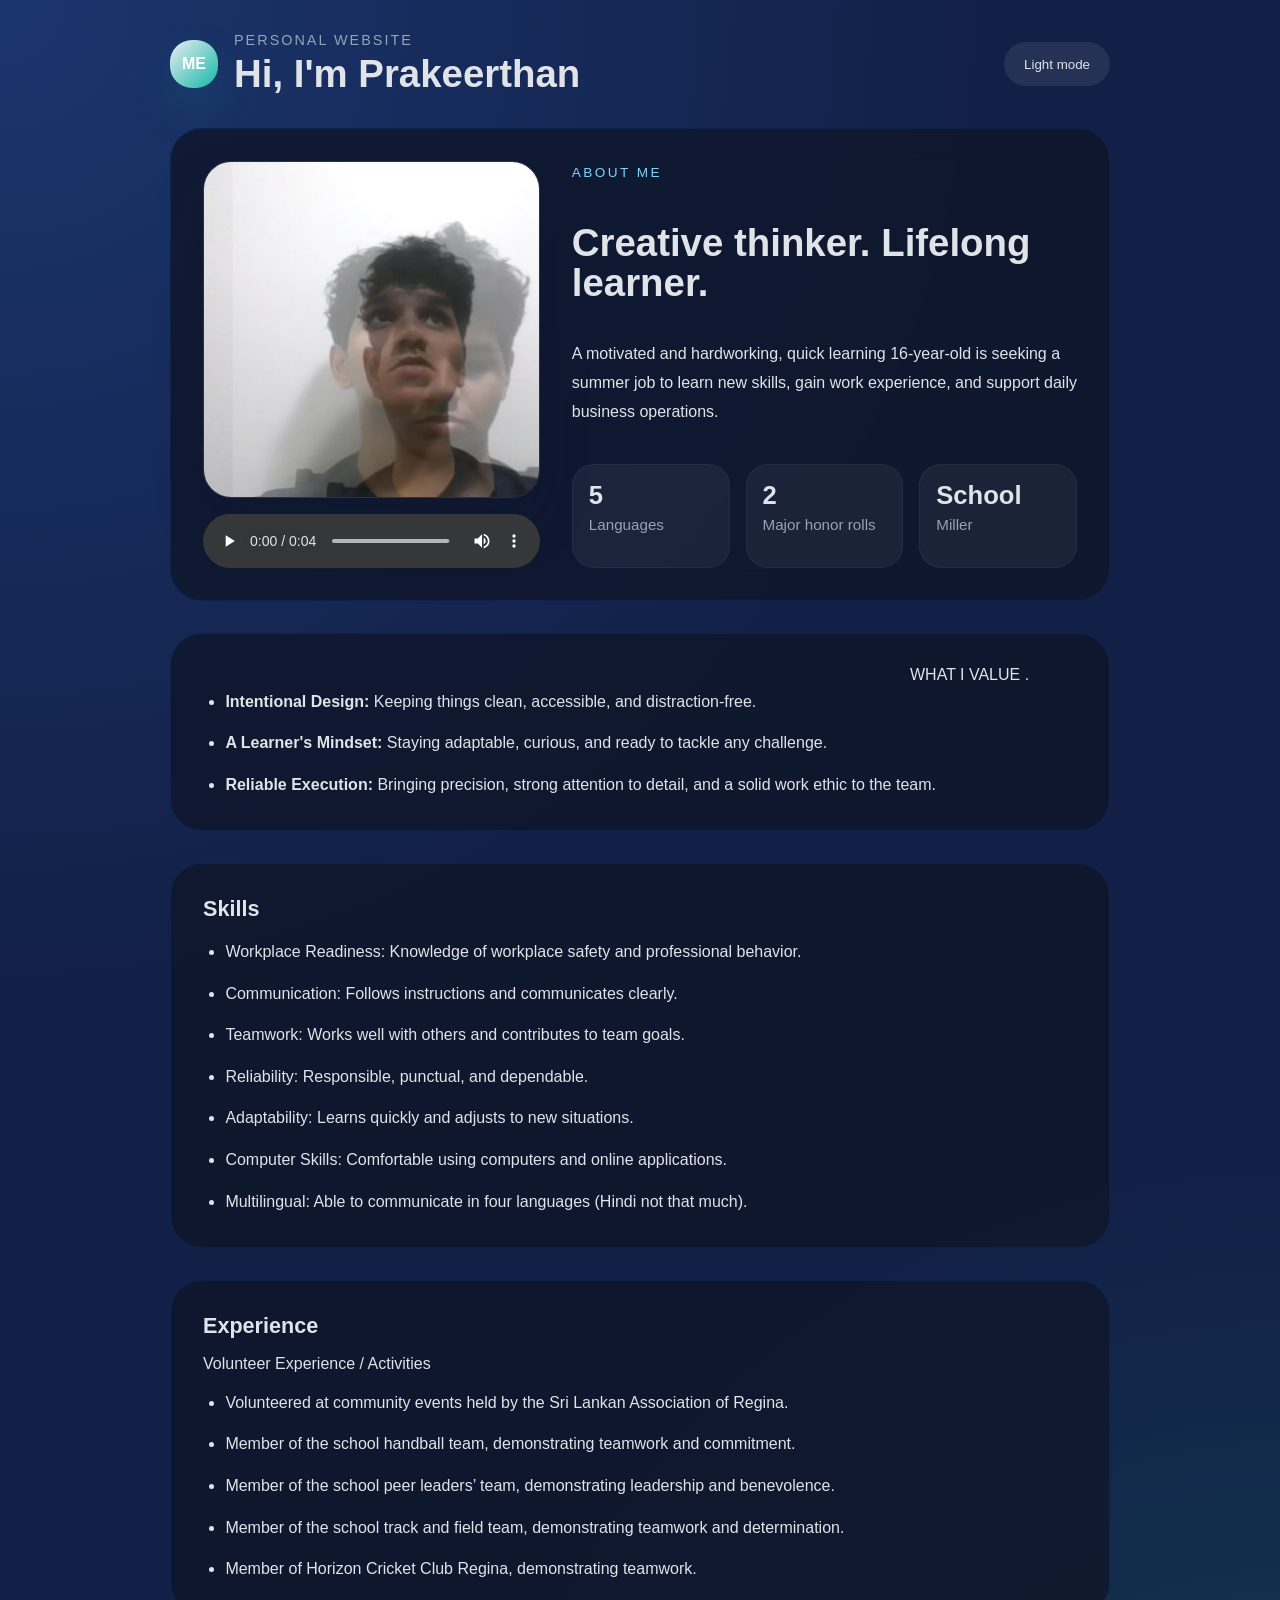
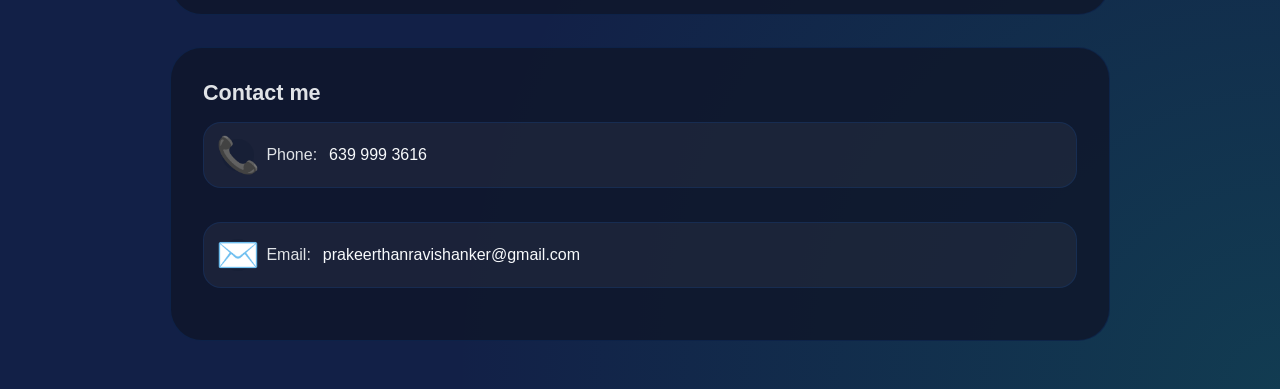
==== index.html @ 3a8d176a "Add files via upload" ====
<!DOCTYPE html>

<html lang="en">

  <head>

    <meta charset="UTF-8" />

    <meta name="viewport" content="width=device-width, initial-scale=1.0" />

    <title>About Me</title>

    <link rel="stylesheet" href="styles.css" />

  </head>

  <body>

    <div class="page-shell">

      <header class="site-header">

        <div class="brand">

          <span class="brand-mark">ME</span>

          <div>

            <p class="brand-caption">Personal Website</p>

            <h1>Hi, I'm Prakeerthan</h1>

          </div>

        </div>

        <button class="theme-toggle" type="button" aria-label="Toggle theme">Dark mode</button>

      </header>



      <main class="content">

        <section class="intro-card reveal">

          <div class="media-stack">

            <img class="profile-visual" src="image.png" alt="Prakeerthan portrait" />

            <audio class="profile-audio" controls preload="auto">

              <source src="anita-max-win.mp3" type="audio/mpeg" />

              Your browser does not support the audio element.

            </audio>

          </div>

          <div class="intro-text">

            <p class="eyebrow">About Me</p>

            <h2>Creative thinker. Lifelong learner.</h2>

            <p>

              A motivated and hardworking, quick learning 16-year-old is seeking a summer job to learn new skills, gain work experience, and support daily business operations.

            </p>

            <div class="stats-grid">

              <div>

                <strong>5</strong>

                <span>Languages</span>

              </div>

              <div>

                <strong>2</strong>

                <span>Major honor rolls</span>

              </div>

              <div>

                <strong>School</strong>

                <span>Miller</span>

              </div>

            </div>

          </div>

        </section>



        <section class="section-block reveal">

          <marquee> WHAT I VALUE
          .</marquee>

          <ul class="feature-list">

            <li><strong>Intentional Design:</strong> Keeping things clean, accessible, and distraction-free.</li>

            <li><strong>A Learner's Mindset:</strong> Staying adaptable, curious, and ready to tackle any challenge.</li>

            <li><strong>Reliable Execution:</strong> Bringing precision, strong attention to detail, and a solid work ethic to the team.</li>

          </ul>

        </section>



        <section class="section-block reveal">

          <h3>Skills</h3>

          <ul class="feature-list">

            <li>Workplace Readiness: Knowledge of workplace safety and professional behavior.</li>

            <li>Communication: Follows instructions and communicates clearly.</li>

            <li>Teamwork: Works well with others and contributes to team goals.</li>

            <li>Reliability: Responsible, punctual, and dependable.</li>

            <li>Adaptability: Learns quickly and adjusts to new situations.</li>

            <li>Computer Skills: Comfortable using computers and online applications.</li>

            <li>Multilingual: Able to communicate in four languages (Hindi not that much).</li>

          </ul>

        </section>



        <section class="section-block reveal">

          <h3>Experience</h3>

          <p>Volunteer Experience / Activities</p>

          <ul class="feature-list">

            <li>Volunteered at community events held by the Sri Lankan Association of Regina.</li>

            <li>Member of the school handball team, demonstrating teamwork and commitment.</li>

            <li>Member of the school peer leaders’ team, demonstrating leadership and benevolence.</li>

            <li>Member of the school track and field team, demonstrating teamwork and determination.</li>

            <li>Member of Horizon Cricket Club Regina, demonstrating teamwork.</li>

          </ul>

        </section>



        <section class="section-block contact-block reveal">

          <h3>Contact me</h3>

          <div class="contact-list">

            <p class="contact-item phone">

              <span>Phone:</span>

              <a href="tel:6399993616">639 999 3616</a>

            </p>

            <p class="contact-item email">

              <span>Email:</span>

              <a href="mailto:prakeerthanravishanker@gmail.com">prakeerthanravishanker@gmail.com</a>

            </p>

          </div>

        </section>

      </main>

    </div>



    <script src="script.js"></script>

  </body>

</html>
---- styles.css ----
:root {
  color-scheme: dark;
  font-family: "Segoe UI", Tahoma, Geneva, Verdana, sans-serif;
  font-size: 16px;
  color: var(--text);
  --page-bg: #122047;
  --surface: rgba(15, 23, 42, 0.82);
  --surface-border: rgba(7, 109, 253, 0.12);
  --text: #e0e3e7;
  --muted: #94a3b8;
  --accent: #eaedf3;
  --accent-soft: rgba(10, 19, 37, 0.15);
  --button-bg: rgba(255, 255, 255, 0.08);
  --button-text: #f8fafc;
  --shadow: rgba(15, 23, 42, 0.28);
}

[data-theme="light"] {
  color-scheme: light;
  --page-bg: #f8fafc;
  --surface: rgba(255, 255, 255, 0.94);
  --surface-border: rgba(243, 244, 245, 0.24);
  --text: #0f172a;
  --muted: #475569;
  --accent: #2563eb;
  --accent-soft: rgba(37, 99, 235, 0.12);
  --button-bg: rgba(15, 23, 42, 0.08);
  --button-text: #ffffff;
  --shadow: rgba(15, 23, 42, 0.12);
}

* {
  box-sizing: border-box;
}

body {
  margin: 0;
  min-height: 100vh;
  background: radial-gradient(circle at top left, rgba(59, 130, 246, 0.22), transparent 42%),
    radial-gradient(circle at bottom right, rgba(16, 185, 129, 0.18), transparent 35%),
    var(--page-bg);
  color: var(--text);
}

.page-shell {
  max-width: 980px;
  margin: 0 auto;
  padding: 2rem 1.25rem 3rem;
}

.site-header {
  display: flex;
  justify-content: space-between;
  align-items: center;
  gap: 1rem;
  margin-bottom: 2rem;
}

.brand {
  display: flex;
  align-items: center;
  gap: 1rem;
}

.brand-mark {
  width: 3rem;
  height: 3rem;
  display: grid;
  place-items: center;
  font-weight: 700;
  border-radius: 22px;
  background: linear-gradient(135deg, var(--accent), #14b8a6);
  color: #ffffff;
  box-shadow: 0 20px 45px rgba(20, 184, 166, 0.15);
}

.brand-caption {
  margin: 0 0 0.25rem;
  font-size: 0.9rem;
  letter-spacing: 0.14em;
  text-transform: uppercase;
  color: var(--muted);
}

.site-header h1 {
  margin: 0;
  font-size: clamp(1.7rem, 3vw, 2.4rem);
}

.theme-toggle {
  border: none;
  border-radius: 999px;
  background: var(--button-bg);
  color: var(--text);
  padding: 0.9rem 1.25rem;
  cursor: pointer;
  transition: transform 0.2s ease, background-color 0.2s ease;
}

.theme-toggle:hover,
.theme-toggle:focus-visible {
  transform: translateY(-1px);
  background: rgba(255, 255, 255, 0.14);
}

.content {
  display: grid;
  gap: 2rem;
}

.intro-card {
  display: grid;
  grid-template-columns: 1.2fr 1.8fr;
  gap: 2rem;
  background: var(--surface);
  border: 1px solid var(--surface-border);
  border-radius: 32px;
  padding: 2rem;
  backdrop-filter: blur(16px);
  transition: transform 0.3s ease, box-shadow 0.3s ease, border-color 0.3s ease;
}

.intro-card:hover {
  transform: scale(1.03);
  box-shadow: 0 32px 64px rgba(14, 165, 233, 0.15);
  border-color: rgba(14, 165, 233, 0.3);
}

.media-stack {
  display: grid;
  gap: 1rem;
}

.profile-visual {
  width: 100%;
  min-height: 260px;
  object-fit: cover;
  border-radius: 28px;
  border: 1px solid rgba(148, 163, 184, 0.18);
  box-shadow: 0 24px 48px var(--shadow);
}

.profile-audio {
  width: 100%;
  border-radius: 16px;
}

.intro-text {
  display: grid;
  gap: 1.25rem;
}

.intro-text .eyebrow {
  margin: 0;
  letter-spacing: 0.18em;
  text-transform: uppercase;
  color: #7dd3fc;
  font-size: 0.85rem;
}

.intro-text h2 {
  margin: 0;
  font-size: clamp(2rem, 3vw, 2.8rem);
  line-height: 1.05;
}

.intro-text p {
  margin: 0;
  line-height: 1.8;
  color: var(--text);
}

.stats-grid {
  display: grid;
  grid-template-columns: repeat(3, minmax(0, 1fr));
  gap: 1rem;
}

.stats-grid div {
  padding: 1rem;
  border-radius: 22px;
  background: rgba(255, 255, 255, 0.05);
  border: 1px solid rgba(148, 163, 184, 0.08);
}

.stats-grid strong {
  display: block;
  font-size: 1.6rem;
  margin-bottom: 0.35rem;
  color: var(--text);
}

.stats-grid span {
  color: var(--muted);
  font-size: 0.95rem;
}

.section-block {
  background: var(--surface);
  border: 1px solid var(--surface-border);
  border-radius: 32px;
  padding: 2rem;
  transition: transform 0.3s ease, box-shadow 0.3s ease, border-color 0.3s ease;
}

.section-block:hover {
  transform: scale(1.03);
  box-shadow: 0 32px 64px rgba(14, 165, 233, 0.15);
  border-color: rgba(14, 165, 233, 0.3);
}

.section-block h3 {
  margin-top: 0;
  margin-bottom: 1rem;
  font-size: 1.35rem;
}

.feature-list {
  margin: 0;
  padding-left: 1.4rem;
  color: var(--text);
  display: grid;
  gap: 0.9rem;
}

.feature-list li {
  line-height: 1.7;
}

.contact-block p {
  margin: 0 0 1.25rem;
  color: var(--text);
}

.contact-list {
  display: grid;
  gap: 0.85rem;
}

.contact-item {
  display: flex;
  align-items: center;
  gap: 0.75rem;
  padding: 1rem 1.15rem;
  border-radius: 18px;
  background: rgba(255, 255, 255, 0.05);
  border: 1px solid var(--surface-border);
  color: var(--text);
}

.contact-item::before {
  content: "";
  display: inline-flex;
  align-items: center;
  justify-content: center;
  width: 2rem;
  height: 2rem;
  border-radius: 50%;
  background: var(--accent-soft);
  color: #7dd3fc;
  font-size: 2.2rem;
}

.contact-item.phone::before {
  content: "📞";
}

.contact-item.email::before {
  content: "✉️";
}

.contact-item a {
  color: #f8fafc;
  text-decoration: none;
}

.contact-item a:hover {
  text-decoration: underline;
}

.cta-button {
  display: inline-flex;
  align-items: center;
  justify-content: center;
  width: fit-content;
  padding: 0.95rem 1.4rem;
  border-radius: 999px;
  background: linear-gradient(135deg, var(--accent), #14b8a6);
  color: #ffffff;
  text-decoration: none;
  font-weight: 600;
  transition: transform 0.2s ease, box-shadow 0.2s ease;
}

.cta-button:hover {
  transform: translateY(-2px);
  box-shadow: 0 16px 35px rgba(20, 184, 166, 0.22);
}

@media (max-width: 780px) {
  .intro-card {
    grid-template-columns: 1fr;
  }
}

@media (max-width: 560px) {
  .site-header {
    flex-direction: column;
    align-items: flex-start;
  }

  .theme-toggle {
    width: 100%;
  }

  .stats-grid {
    grid-template-columns: 1fr;
  }
}
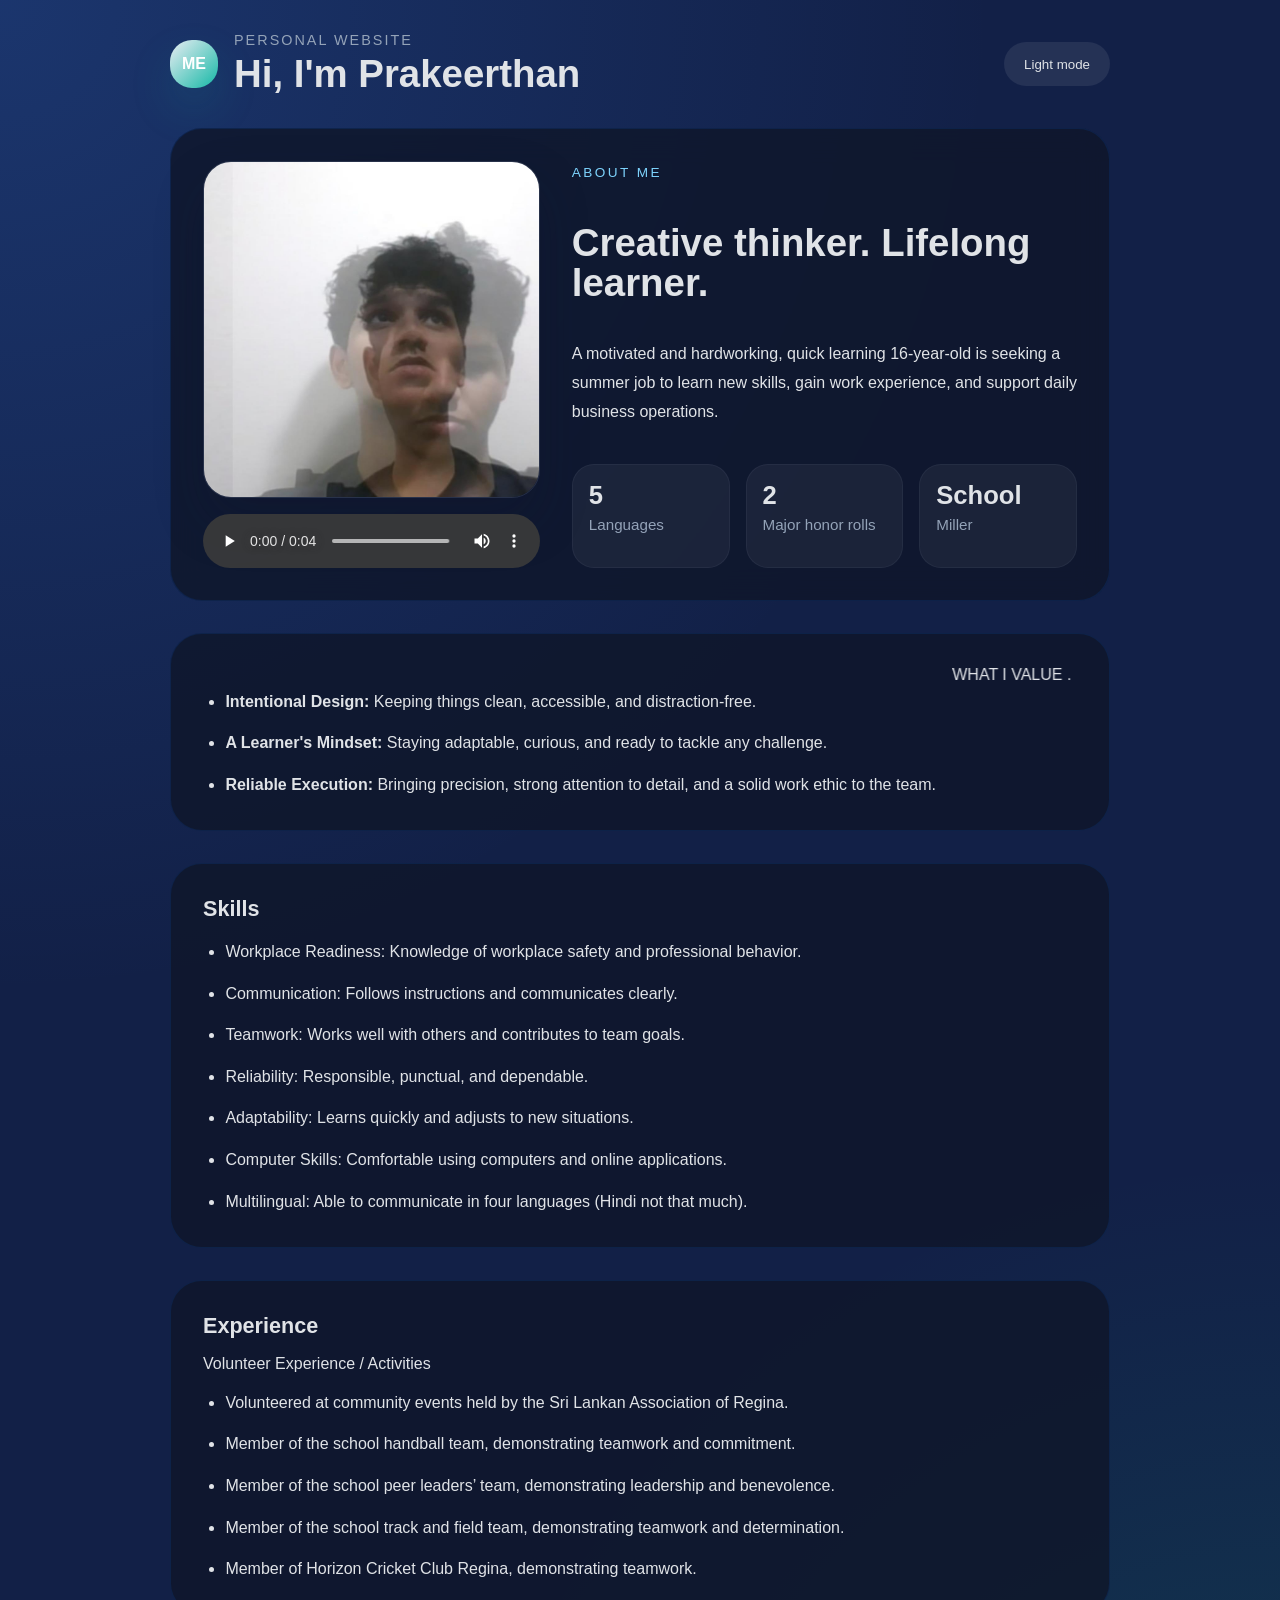
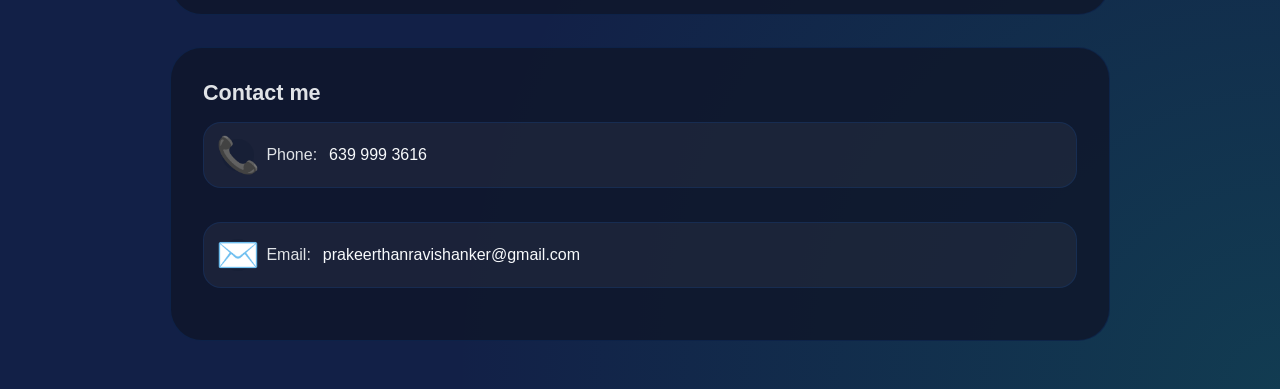
==== commit c6bb1689: "save 2" ====
--- a/index.html
+++ b/index.html
@@ -28,7 +28,7 @@
 
             <p class="brand-caption">Personal Website</p>
 
-            <h1>Hi, I'm Prakeerthan</h1>
+            <h1>Hi, I'm <a class="brand-link" href="prakeerthan.html">Prakeerthan</a></h1>
 
           </div>
 
--- a/styles.css
+++ b/styles.css
@@ -87,6 +87,17 @@
   font-size: clamp(1.7rem, 3vw, 2.4rem);
 }
 
+.brand-link {
+  color: inherit;
+  text-decoration: none;
+}
+
+.brand-link:hover,
+.brand-link:focus-visible {
+  color: var(--accent);
+  text-decoration: underline;
+}
+
 .theme-toggle {
   border: none;
   border-radius: 999px;
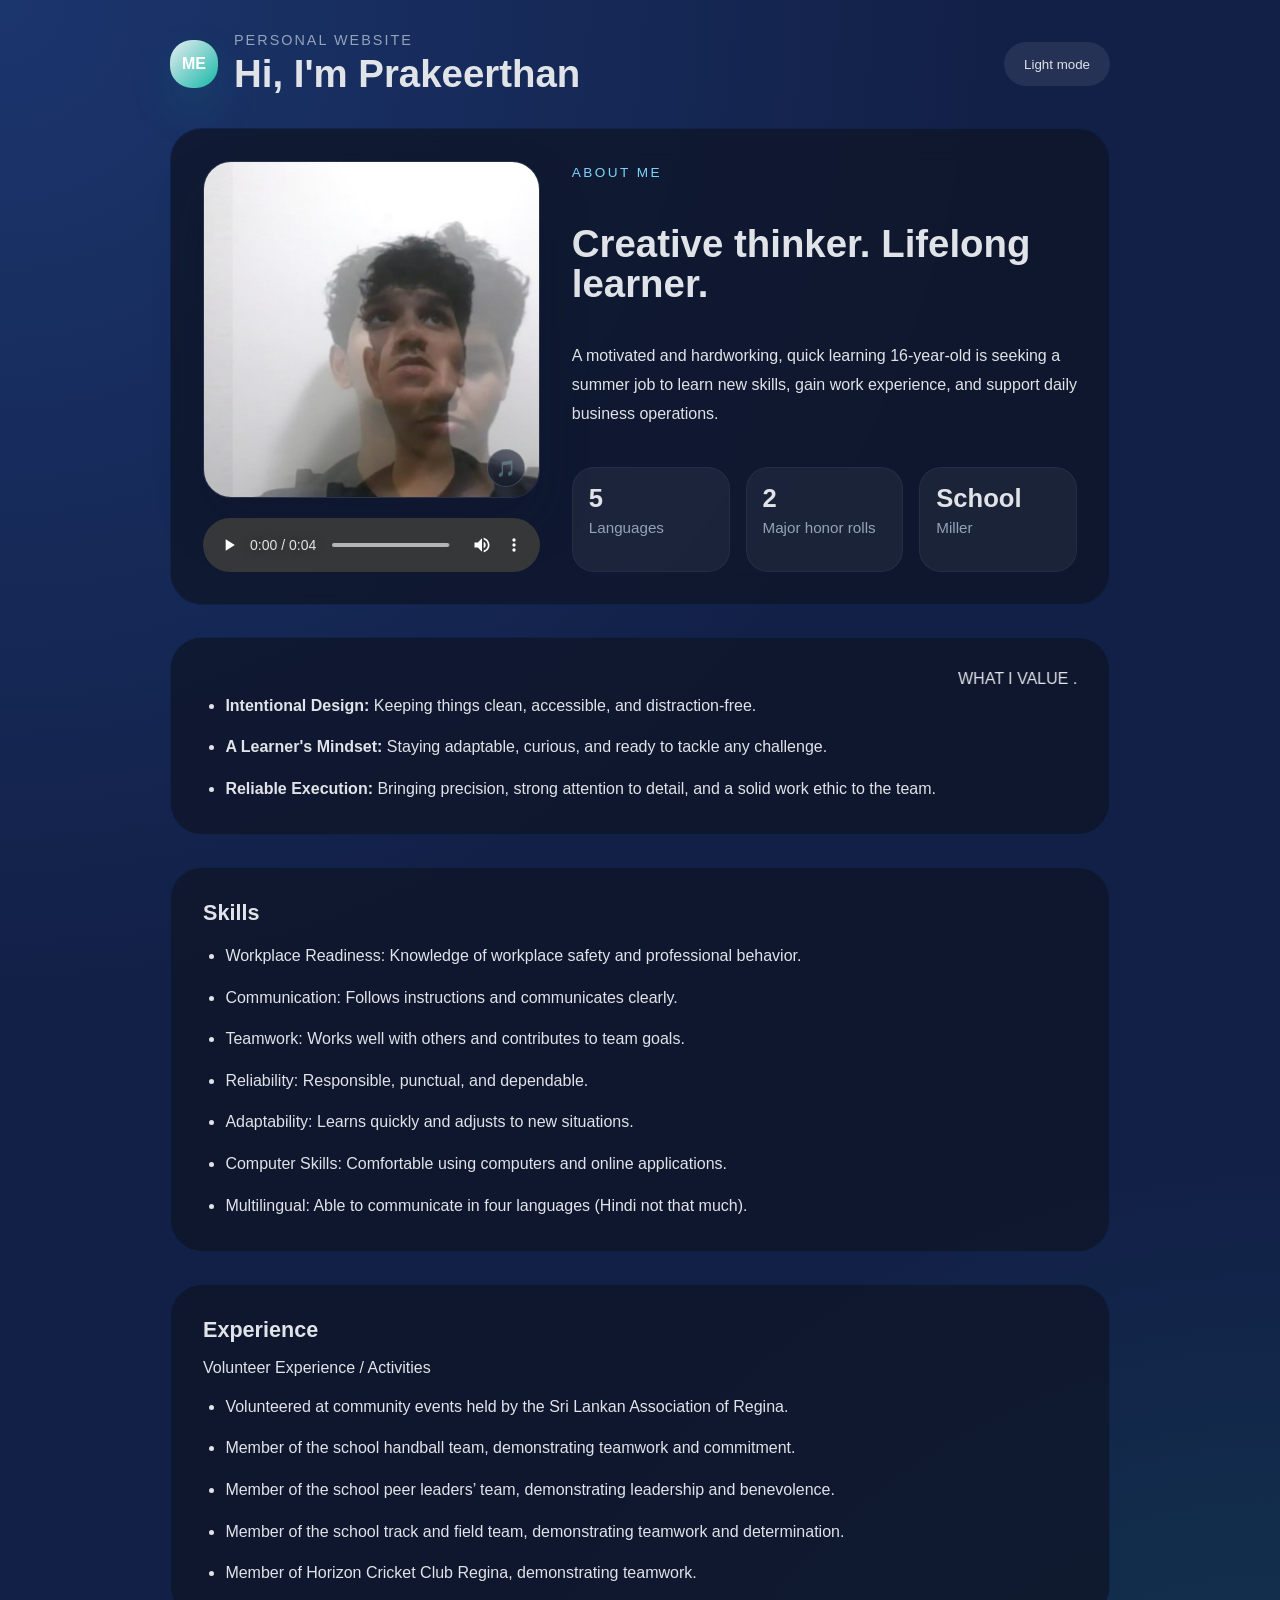
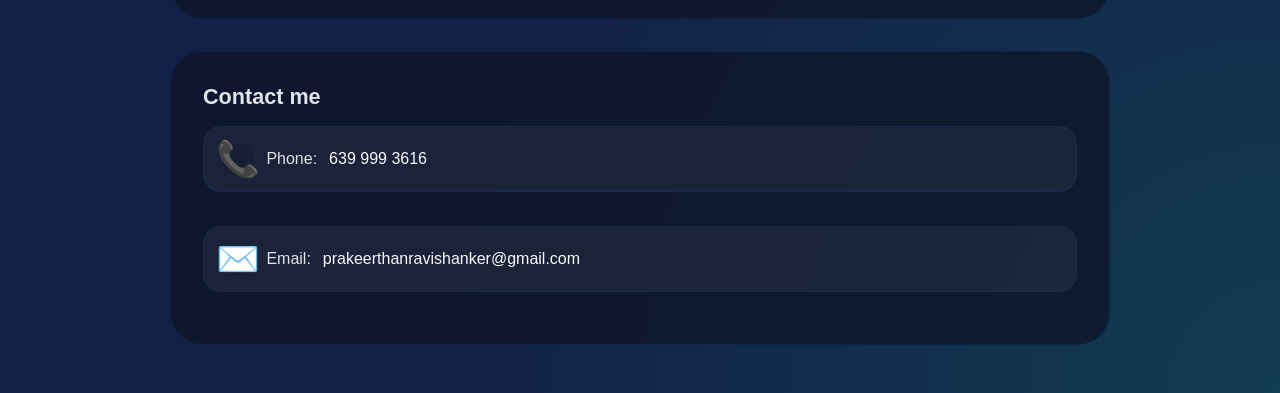
==== commit 5584b5e5: "new change" ====
--- a/index.html
+++ b/index.html
@@ -46,7 +46,10 @@
 
           <div class="media-stack">
 
-            <img class="profile-visual" src="image.png" alt="Prakeerthan portrait" />
+            <div class="image-link-wrap">
+              <img class="profile-visual" src="image.png" alt="Prakeerthan portrait" />
+              <a class="image-link-button" href="https://open.spotify.com/playlist/0iU77i18kA85f4qvb76Vtz" target="_blank" rel="noopener noreferrer" aria-label="Open Spotify playlist">🎵</a>
+            </div>
 
             <audio class="profile-audio" controls preload="auto">
 
--- a/styles.css
+++ b/styles.css
@@ -142,6 +142,10 @@
   gap: 1rem;
 }
 
+.image-link-wrap {
+  position: relative;
+}
+
 .profile-visual {
   width: 100%;
   min-height: 260px;
@@ -149,6 +153,31 @@
   border-radius: 28px;
   border: 1px solid rgba(148, 163, 184, 0.18);
   box-shadow: 0 24px 48px var(--shadow);
+}
+
+.image-link-button {
+  position: absolute;
+  right: 0.9rem;
+  bottom: 0.9rem;
+  display: inline-flex;
+  align-items: center;
+  justify-content: center;
+  width: 2.4rem;
+  height: 2.4rem;
+  border-radius: 999px;
+  background: rgba(15, 23, 42, 0.72);
+  color: #ffffff;
+  text-decoration: none;
+  border: 1px solid rgba(255, 255, 255, 0.2);
+  backdrop-filter: blur(8px);
+  opacity: 0.8;
+  transition: opacity 0.2s ease, transform 0.2s ease;
+}
+
+.image-link-button:hover,
+.image-link-button:focus-visible {
+  opacity: 1;
+  transform: translateY(-1px);
 }
 
 .profile-audio {
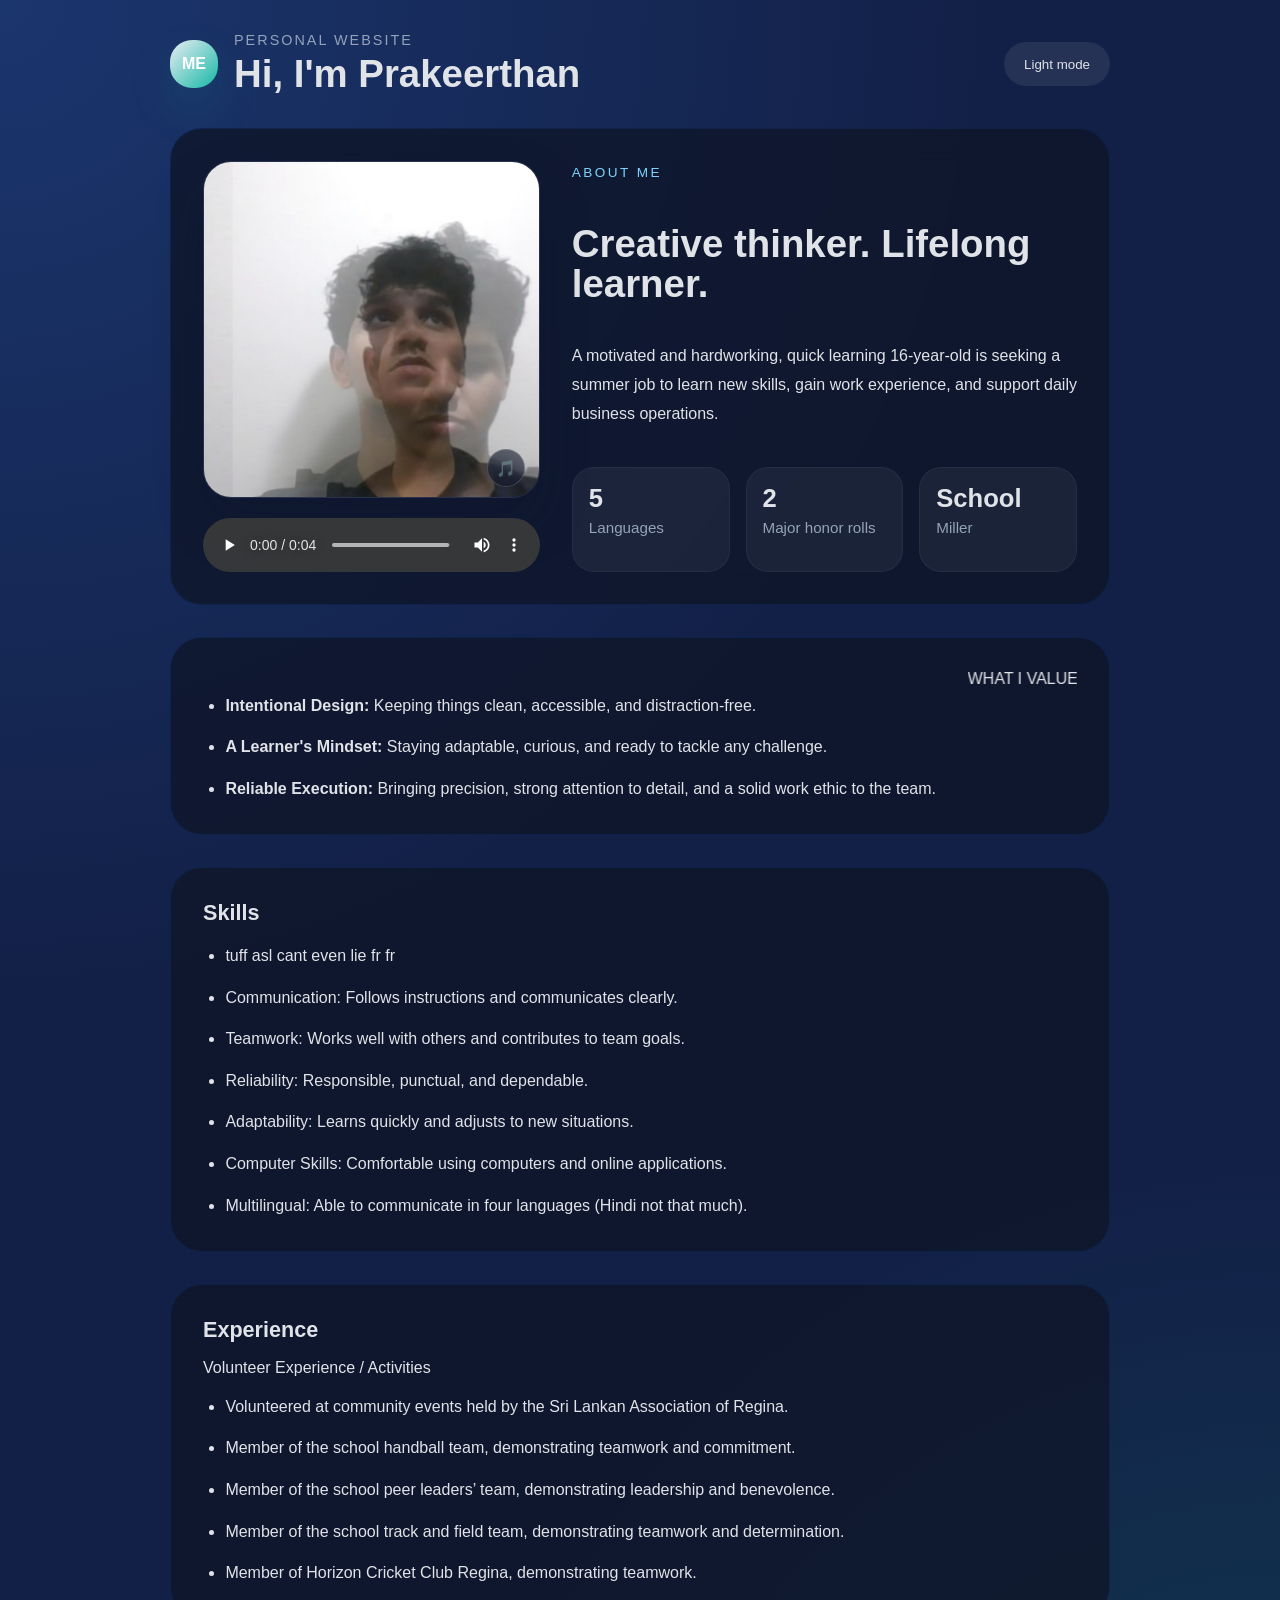
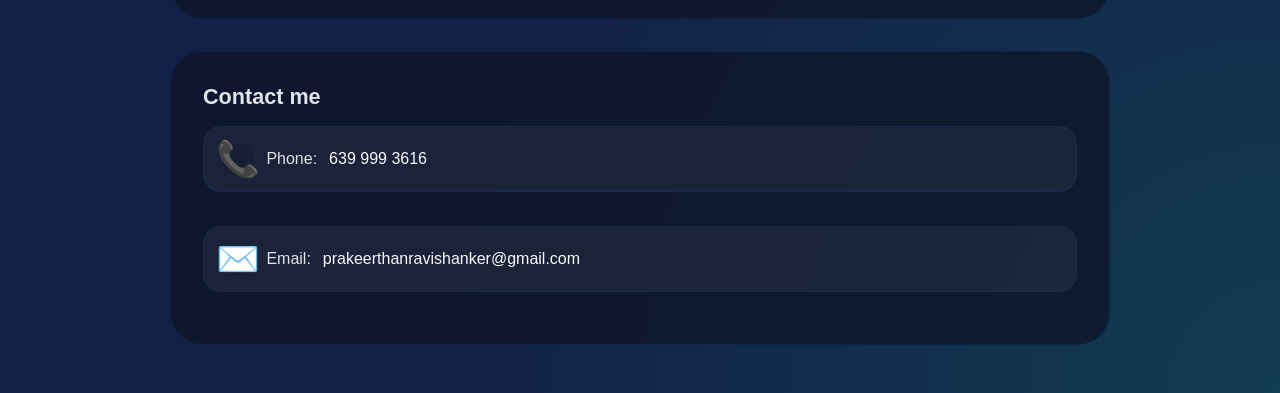
==== commit 7c4c3357: "new picture frfr" ====
--- a/index.html
+++ b/index.html
@@ -132,8 +132,7 @@
 
           <ul class="feature-list">
 
-            <li>Workplace Readiness: Knowledge of workplace safety and professional behavior.</li>
-
+            <li>tuff asl cant even lie fr fr
             <li>Communication: Follows instructions and communicates clearly.</li>
 
             <li>Teamwork: Works well with others and contributes to team goals.</li>
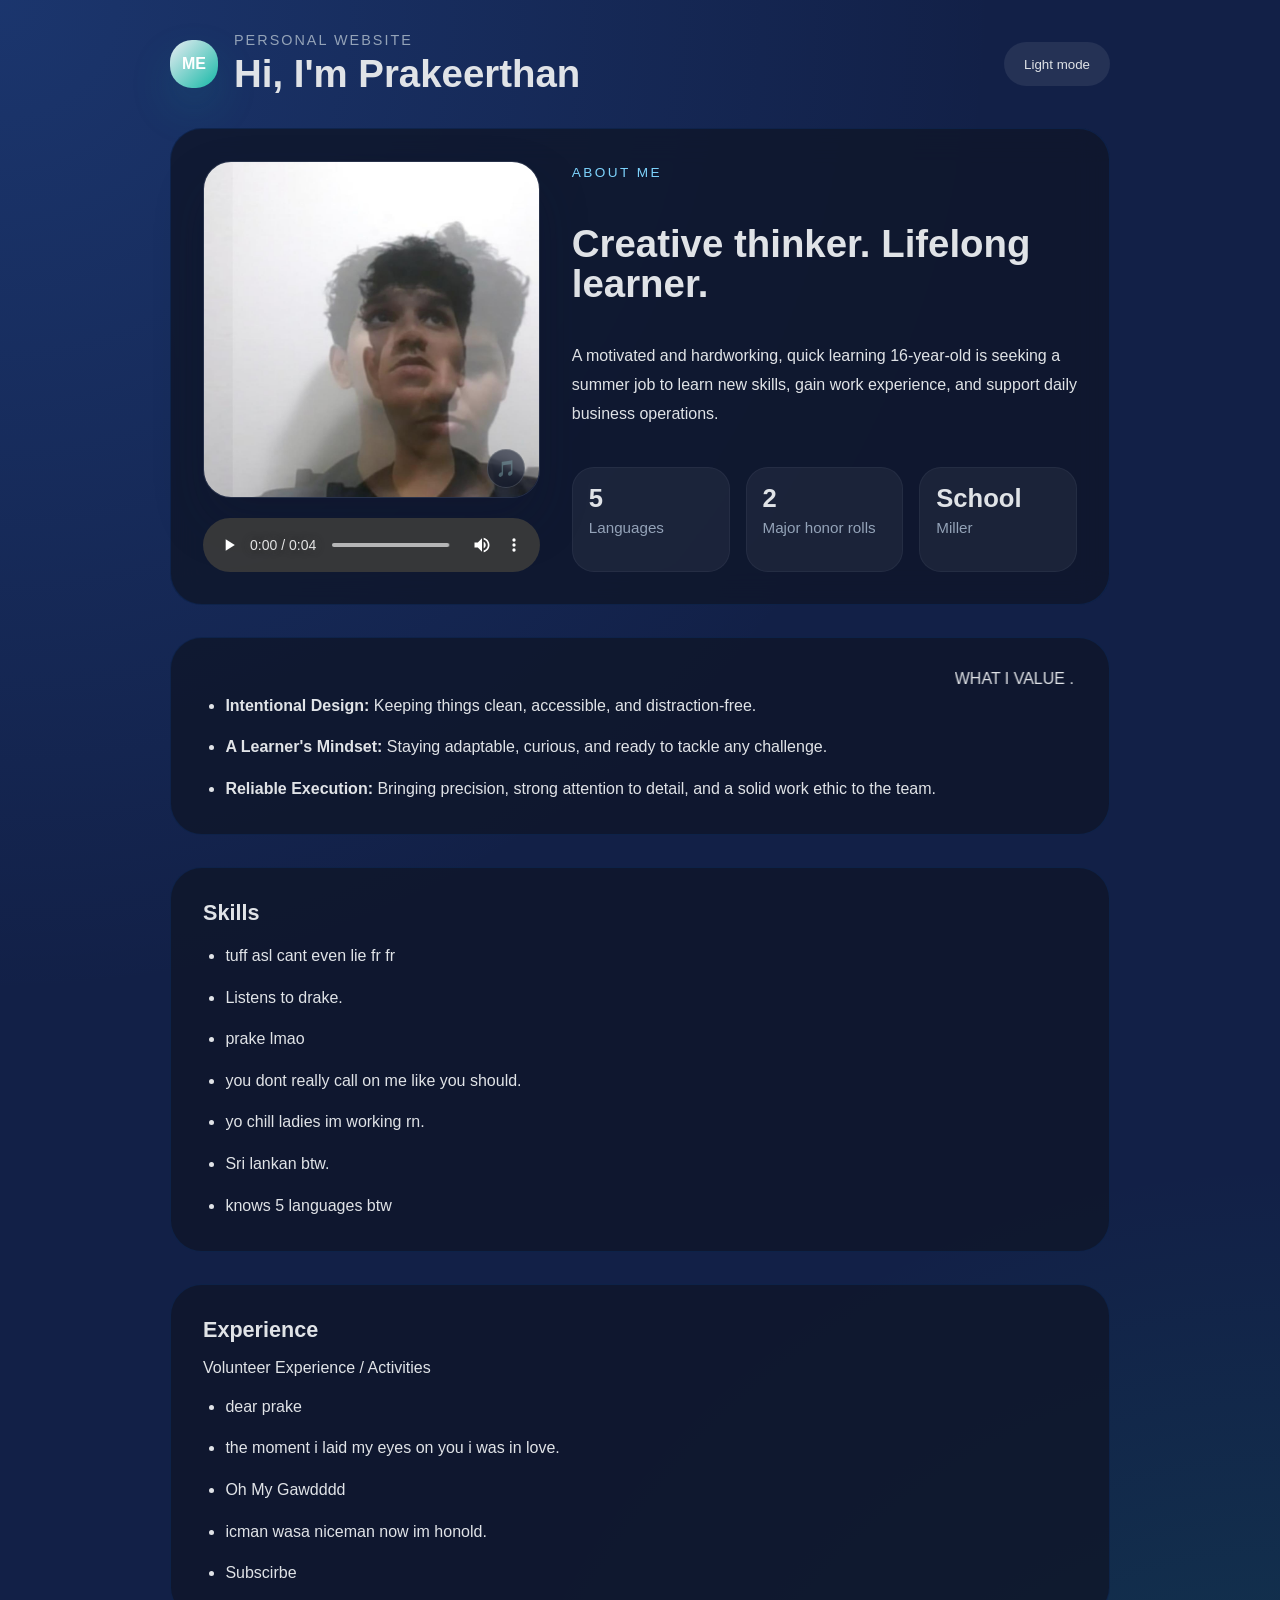
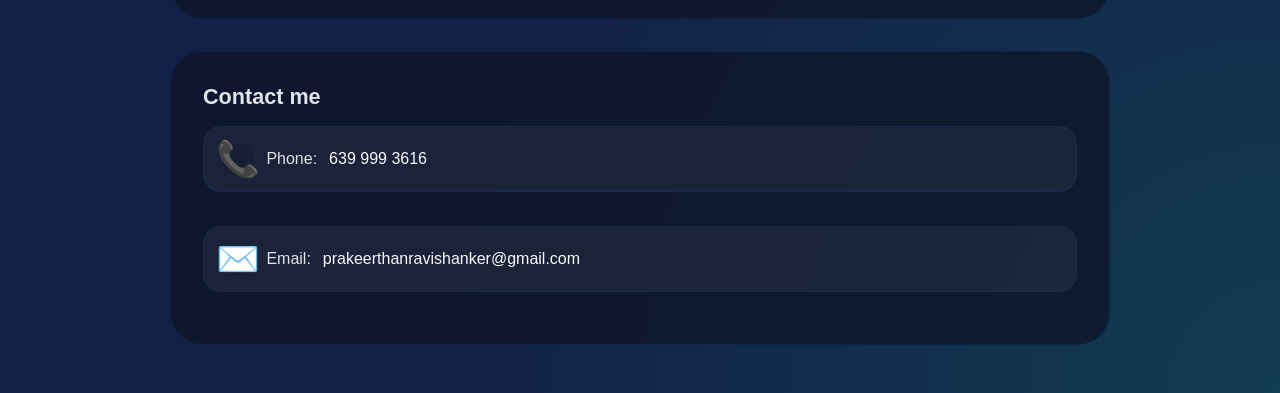
==== commit 1e9bbfdf: "yes" ====
--- a/index.html
+++ b/index.html
@@ -132,19 +132,18 @@
 
           <ul class="feature-list">
 
-            <li>tuff asl cant even lie fr fr
-            <li>Communication: Follows instructions and communicates clearly.</li>
-
-            <li>Teamwork: Works well with others and contributes to team goals.</li>
-
-            <li>Reliability: Responsible, punctual, and dependable.</li>
-
-            <li>Adaptability: Learns quickly and adjusts to new situations.</li>
-
-            <li>Computer Skills: Comfortable using computers and online applications.</li>
-
-            <li>Multilingual: Able to communicate in four languages (Hindi not that much).</li>
-
+            <li>tuff asl cant even lie fr fr</li>
+            <li>Listens to drake.</li>
+
+            <li>prake lmao</li>
+
+            <li>you dont really call on me like you should.</li>
+
+            <li>yo chill ladies im working rn.</li>
+
+            <li>Sri lankan btw.</li>
+
+            <li>knows 5 languages btw</li>
           </ul>
 
         </section>
@@ -159,15 +158,15 @@
 
           <ul class="feature-list">
 
-            <li>Volunteered at community events held by the Sri Lankan Association of Regina.</li>
-
-            <li>Member of the school handball team, demonstrating teamwork and commitment.</li>
-
-            <li>Member of the school peer leaders’ team, demonstrating leadership and benevolence.</li>
-
-            <li>Member of the school track and field team, demonstrating teamwork and determination.</li>
-
-            <li>Member of Horizon Cricket Club Regina, demonstrating teamwork.</li>
+            <li>dear prake</li>
+
+            <li>the moment i laid my eyes on you i was in love.</li>
+
+            <li>Oh My Gawdddd</li>
+
+            <li>icman wasa niceman now im honold.</li>
+
+            <li>Subscirbe</li>
 
           </ul>
 
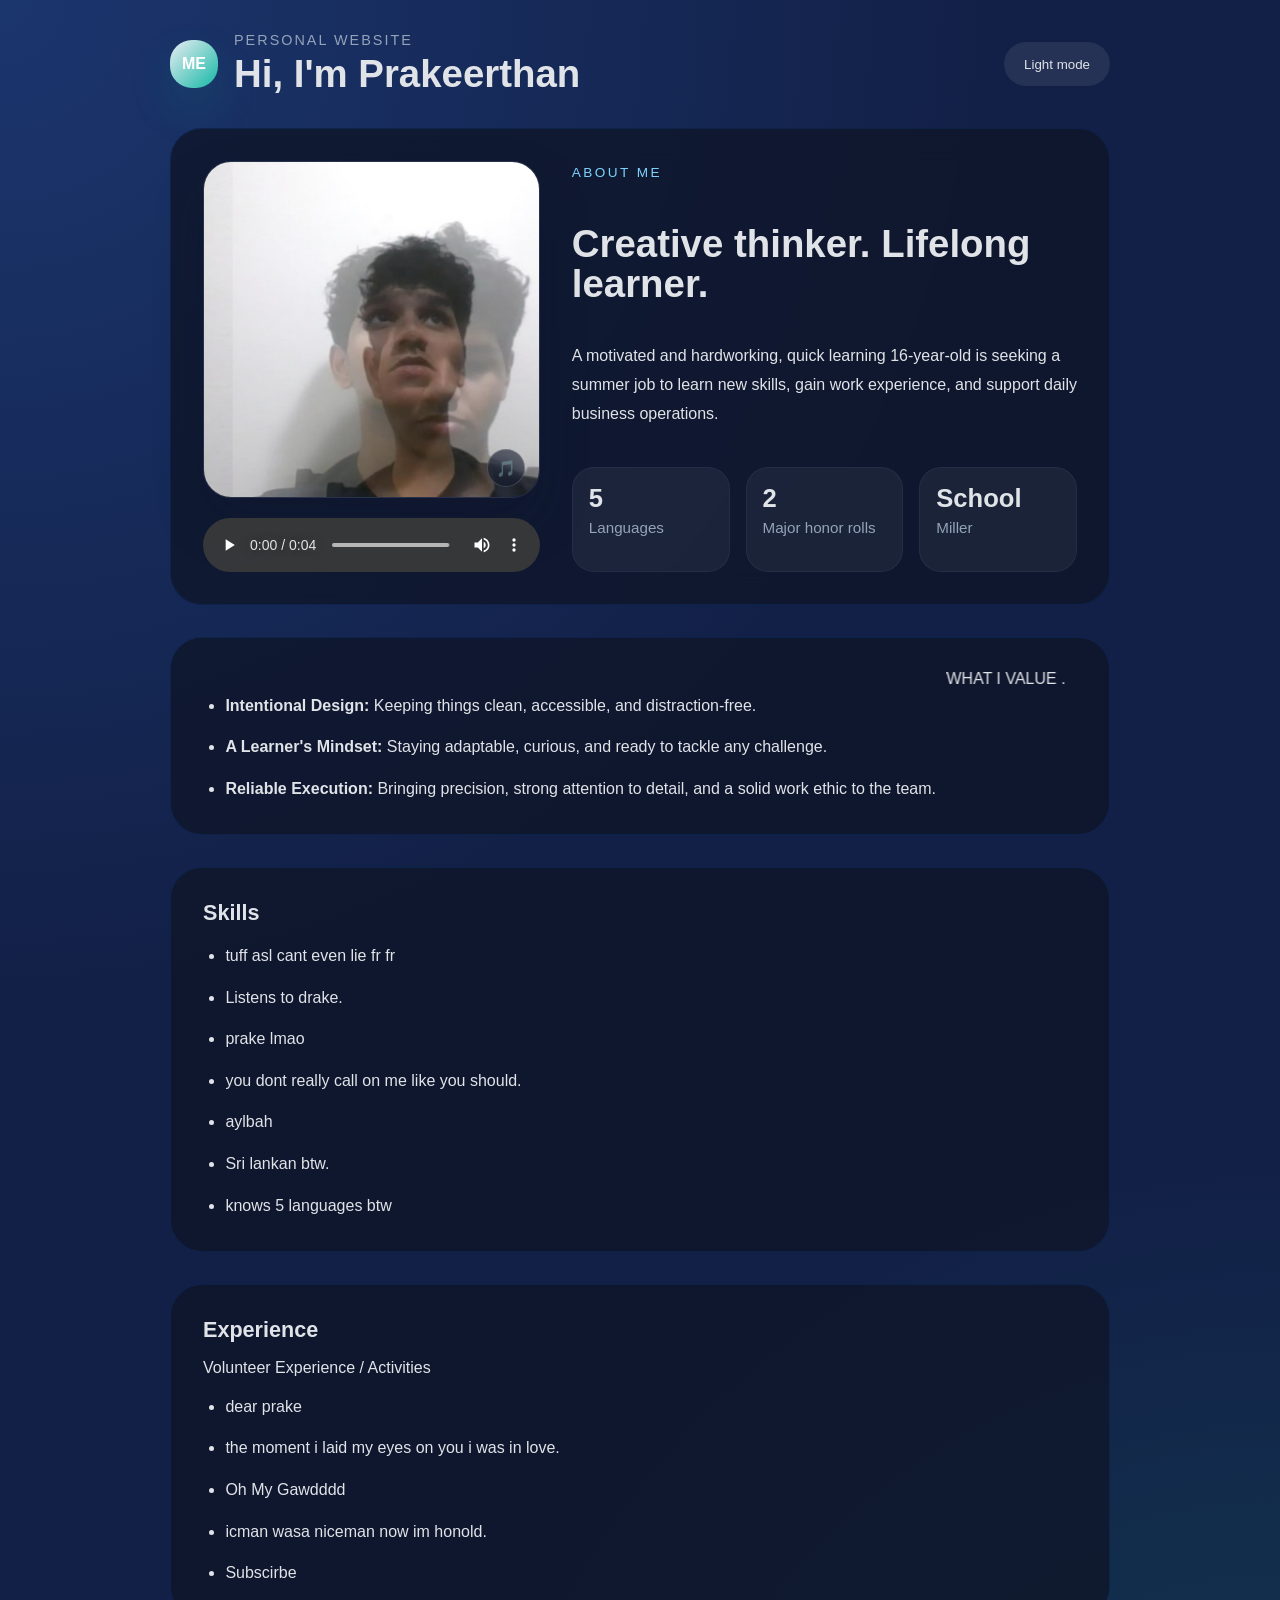
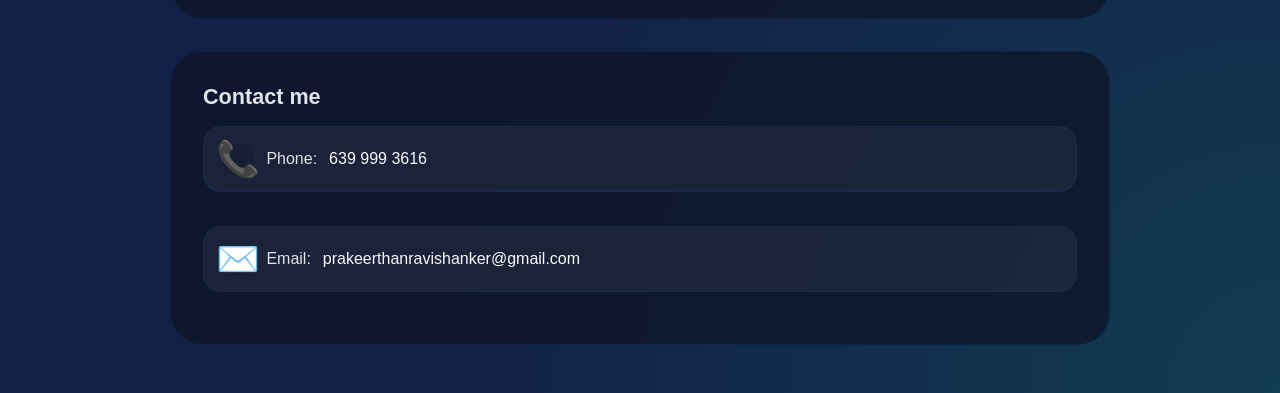
==== commit 4d9a5109: "fine dem" ====
--- a/index.html
+++ b/index.html
@@ -139,7 +139,7 @@
 
             <li>you dont really call on me like you should.</li>
 
-            <li>yo chill ladies im working rn.</li>
+            <li>aylbah</li>
 
             <li>Sri lankan btw.</li>
 
